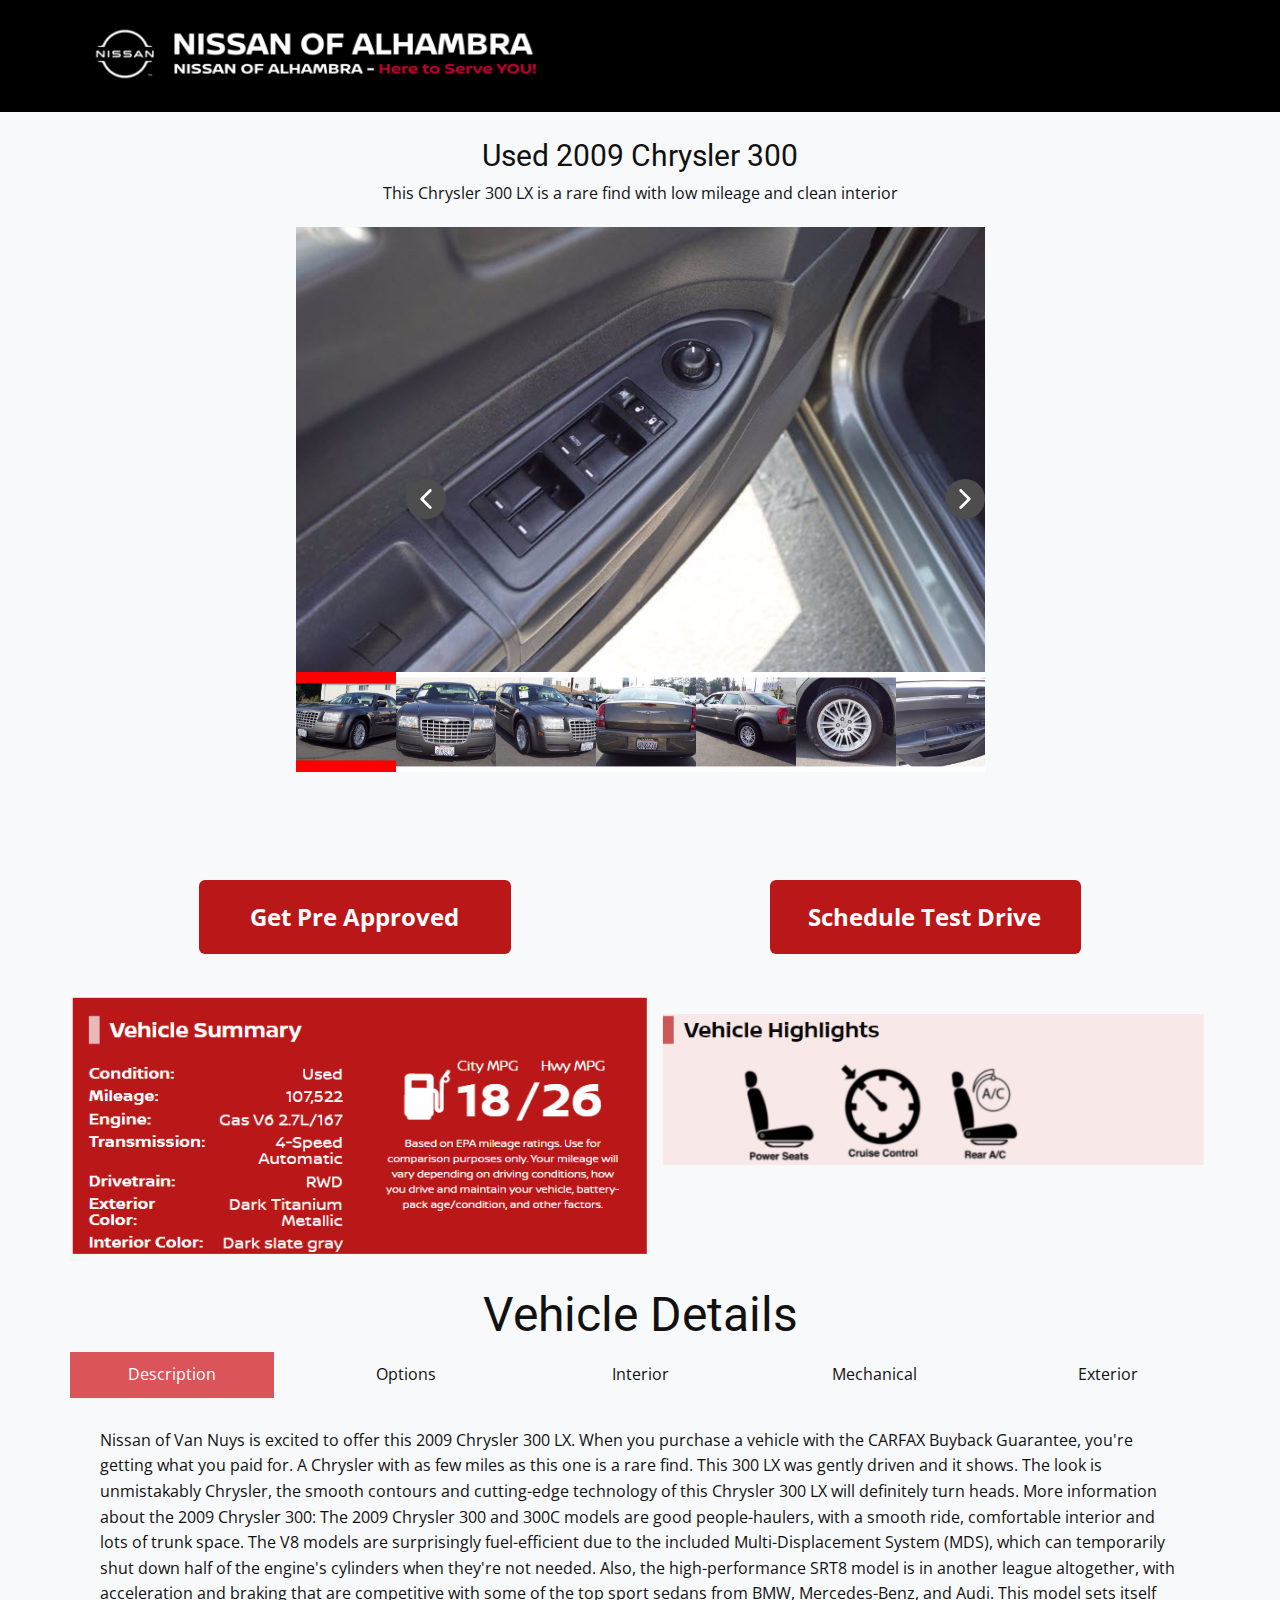
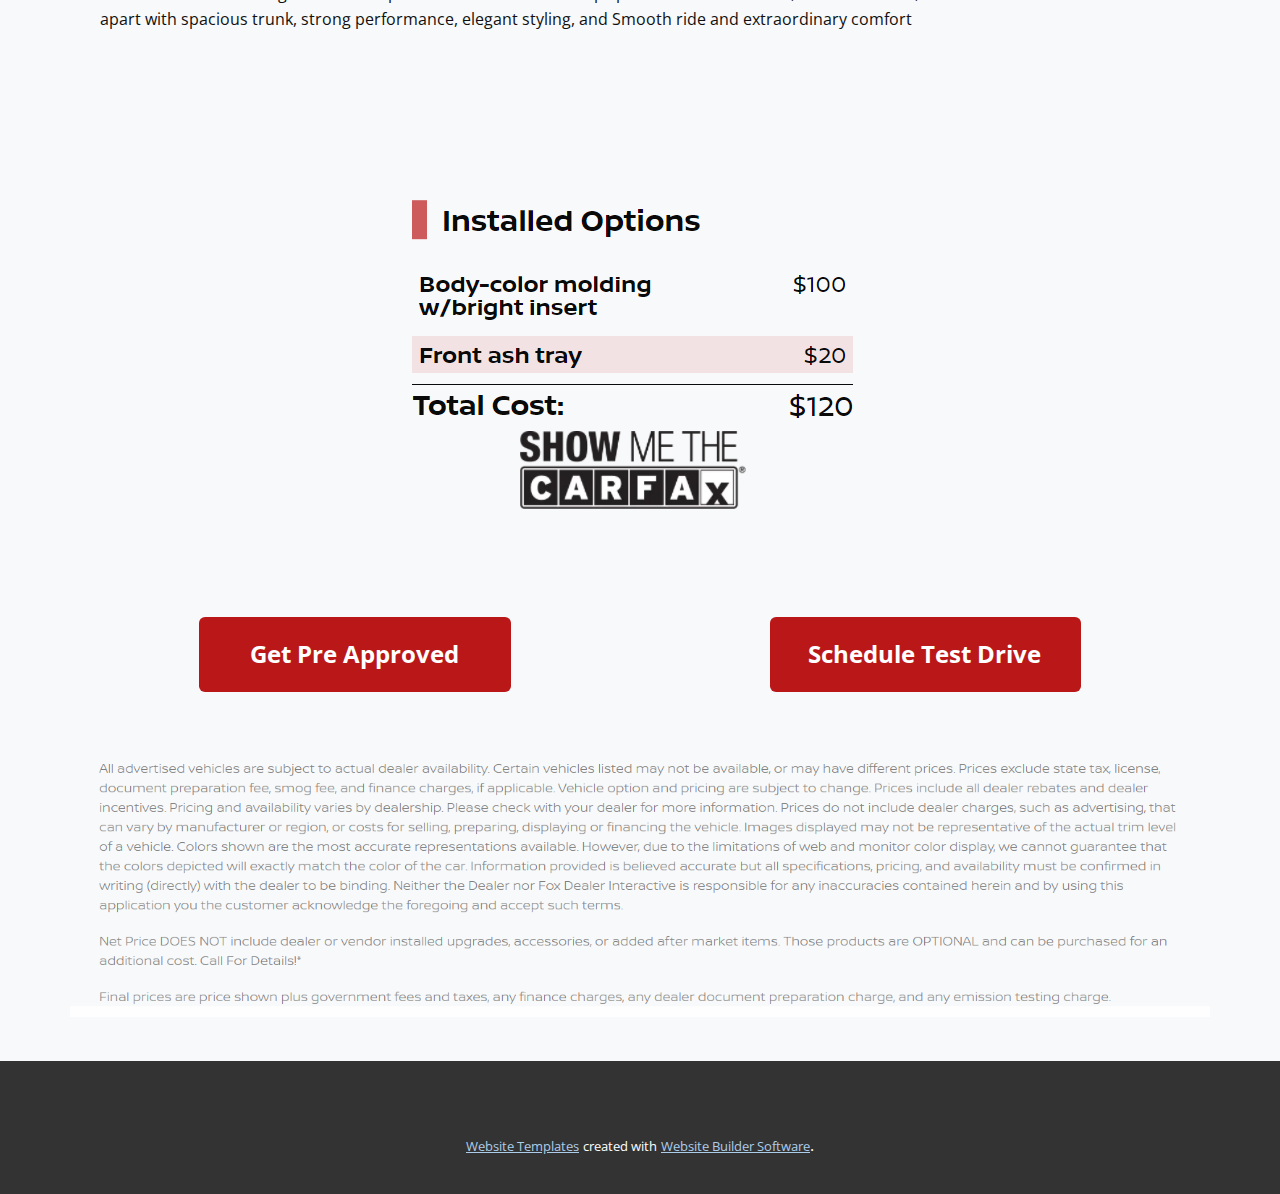
==== 2021-Nissan-Altima.html @ f137a711 "Add files via upload" ====
<!DOCTYPE html>
<html style="font-size: 16px;">
  <head>
    <meta name="viewport" content="width=device-width, initial-scale=1.0">
    <meta charset="utf-8">
    <meta name="keywords" content="Used 2009 Chrysler 300, Vehicle Details">
    <meta name="description" content="">
    <meta name="page_type" content="np-template-header-footer-from-plugin">
    <title>2021 Nissan Altima</title>
    <link rel="stylesheet" href="nicepage.css" media="screen">
<link rel="stylesheet" href="2021-Nissan-Altima.css" media="screen">
    <script class="u-script" type="text/javascript" src="jquery.js" defer=""></script>
    <script class="u-script" type="text/javascript" src="nicepage.js" defer=""></script>
    <meta name="generator" content="Nicepage 3.21.3, nicepage.com">
    <script> (function(h,o,t,j,a,r){
        h.hj=h.hj||function(){(h.hj.q=h.hj.q||[]).push(arguments)};
        h._hjSettings={hjid:2530778,hjsv:6};
        a=o.getElementsByTagName('head')[0];
        r=o.createElement('script');r.async=1;
        r.src=t+h._hjSettings.hjid+j+h._hjSettings.hjsv;
        a.appendChild(r);
    })(window,document,'https://static.hotjar.com/c/hotjar-','.js?sv='); </script>
    
    <link id="u-theme-google-font" rel="stylesheet" href="https://fonts.googleapis.com/css?family=Roboto:100,100i,300,300i,400,400i,500,500i,700,700i,900,900i|Open+Sans:300,300i,400,400i,600,600i,700,700i,800,800i">
    
    
    
    
    
    
    
    
    
    <script type="application/ld+json">{
		"@context": "http://schema.org",
		"@type": "Organization",
		"name": "Site2",
		"logo": "images/NissanofAlhambra_White-1024x134.png"
}</script>
    <meta name="theme-color" content="#478ac9">
    <meta property="og:title" content="2021 Nissan Altima">
    <meta property="og:description" content="">
    <meta property="og:type" content="website">
  </head>
  <body class="u-body"><header class="u-black u-clearfix u-header u-header" id="sec-40da"><div class="u-clearfix u-sheet u-valign-middle-xs u-sheet-1">
        <a href="https://nicepage.com" class="u-align-center-md u-align-center-sm u-align-center-xs u-image u-logo u-image-1" data-image-width="1024" data-image-height="134">
          <img src="images/NissanofAlhambra_White-1024x134.png" class="u-logo-image u-logo-image-1">
        </a>
      </div></header>
    <section class="u-align-center u-clearfix u-custom-color-1 u-section-1" id="sec-cf53">
      <div class="u-clearfix u-sheet u-sheet-1">
        <h3 class="u-text u-text-1">Used 2009 Chrysler 300</h3>
        <p class="u-text u-text-2"> This Chrysler 300 LX is a rare find with low mileage and clean interior</p>
        <div class="pointer-event u-carousel u-expanded-width-xs u-gallery u-layout-thumbnails u-lightbox u-no-transition u-show-text-on-hover u-thumbnails-position-bottom u-gallery-1" id="carousel-e131" data-interval="5000" data-u-ride="carousel">
          <div class="u-carousel-inner u-gallery-inner" role="listbox">
            <div class="u-active u-carousel-item u-gallery-item u-carousel-item-1">
              <div class="u-back-slide" data-image-width="1600" data-image-height="1200">
                <img class="u-back-image u-expanded" src="images/Chyrsler3001.jpg">
              </div>
              <div class="u-align-center-sm u-align-center-xs u-over-slide u-valign-bottom-sm u-valign-bottom-xs u-over-slide-1">
                <h3 class="u-gallery-heading">Sample Title</h3>
                <p class="u-gallery-text">Sample Text</p>
              </div>
            </div>
            <div class="u-carousel-item u-gallery-item u-carousel-item-2">
              <div class="u-back-slide" data-image-width="1600" data-image-height="1200">
                <img class="u-back-image u-expanded" src="images/Chyrsler3003.jpg">
              </div>
              <div class="u-align-center-sm u-align-center-xs u-over-slide u-valign-bottom-sm u-valign-bottom-xs u-over-slide-2">
                <h3 class="u-gallery-heading">Sample Title</h3>
                <p class="u-gallery-text">Sample Text</p>
              </div>
            </div>
            <div class="u-carousel-item u-gallery-item u-carousel-item-3" data-image-width="2836" data-image-height="1875">
              <div class="u-back-slide" data-image-width="1600" data-image-height="1200">
                <img class="u-back-image u-expanded" src="images/Chyrsler3004.jpg">
              </div>
              <div class="u-align-center-sm u-align-center-xs u-over-slide u-valign-bottom-sm u-valign-bottom-xs u-over-slide-3">
                <h3 class="u-gallery-heading">Sample Title</h3>
                <p class="u-gallery-text">Sample Text</p>
              </div>
              <style data-mode="XL" data-visited="true"></style>
              <style data-mode="LG" data-visited="true"></style>
              <style data-mode="MD" data-visited="true"></style>
              <style data-mode="SM" data-visited="true"></style>
              <style data-mode="XS" data-visited="true"></style>
            </div>
            <div class="u-carousel-item u-gallery-item u-carousel-item-4" data-image-width="1600" data-image-height="1200">
              <div class="u-back-slide">
                <img class="u-back-image u-expanded" src="images/Chyrsler3005.jpg">
              </div>
              <div class="u-align-center-sm u-align-center-xs u-over-slide u-valign-bottom-sm u-valign-bottom-xs u-over-slide-4">
                <h3 class="u-gallery-heading"></h3>
                <p class="u-gallery-text"></p>
              </div>
              <style data-mode="XL" data-visited="true"></style>
              <style data-mode="LG" data-visited="true"></style>
              <style data-mode="MD" data-visited="true"></style>
              <style data-mode="SM" data-visited="true"></style>
              <style data-mode="XS" data-visited="true"></style>
            </div>
            <div class="u-carousel-item u-gallery-item u-carousel-item-5" data-image-width="1600" data-image-height="1200">
              <div class="u-back-slide">
                <img class="u-back-image u-expanded" src="images/Chyrsler3006.jpg">
              </div>
              <div class="u-align-center-sm u-align-center-xs u-over-slide u-valign-bottom-sm u-valign-bottom-xs u-over-slide-5">
                <h3 class="u-gallery-heading"></h3>
                <p class="u-gallery-text"></p>
              </div>
              <style data-mode="XL" data-visited="true"></style>
              <style data-mode="LG" data-visited="true"></style>
              <style data-mode="MD" data-visited="true"></style>
              <style data-mode="SM" data-visited="true"></style>
              <style data-mode="XS" data-visited="true"></style>
            </div>
            <div class="u-carousel-item u-gallery-item u-carousel-item-6" data-image-width="1600" data-image-height="1200">
              <div class="u-back-slide">
                <img class="u-back-image u-expanded" src="images/Chyrsler3007.jpg">
              </div>
              <div class="u-align-center-sm u-align-center-xs u-over-slide u-valign-bottom-sm u-valign-bottom-xs u-over-slide-6">
                <h3 class="u-gallery-heading"></h3>
                <p class="u-gallery-text"></p>
              </div>
              <style data-mode="XL" data-visited="true"></style>
              <style data-mode="LG" data-visited="true"></style>
              <style data-mode="MD" data-visited="true"></style>
              <style data-mode="SM" data-visited="true"></style>
              <style data-mode="XS" data-visited="true"></style>
            </div>
            <div class="u-carousel-item u-gallery-item u-carousel-item-7" data-image-width="1920" data-image-height="1440">
              <div class="u-back-slide">
                <img class="u-back-image u-expanded" src="images/Chyrsler3008.jpg">
              </div>
              <div class="u-align-center-sm u-align-center-xs u-over-slide u-valign-bottom-sm u-valign-bottom-xs u-over-slide-7">
                <h3 class="u-gallery-heading"></h3>
                <p class="u-gallery-text"></p>
              </div>
              <style data-mode="XL" data-visited="true"></style>
              <style data-mode="LG" data-visited="true"></style>
              <style data-mode="MD" data-visited="true"></style>
              <style data-mode="SM" data-visited="true"></style>
              <style data-mode="XS" data-visited="true"></style>
            </div>
            <div class="u-carousel-item u-carousel-item-left u-gallery-item u-carousel-item-8" data-image-width="1920" data-image-height="1440">
              <div class="u-back-slide">
                <img class="u-back-image u-expanded" src="images/Chyrsler3009.jpg">
              </div>
              <div class="u-align-center-sm u-align-center-xs u-over-slide u-valign-bottom-sm u-valign-bottom-xs u-over-slide-8">
                <h3 class="u-gallery-heading"></h3>
                <p class="u-gallery-text"></p>
              </div>
              <style data-mode="XL" data-visited="true"></style>
              <style data-mode="LG" data-visited="true"></style>
              <style data-mode="MD" data-visited="true"></style>
              <style data-mode="SM" data-visited="true"></style>
              <style data-mode="XS" data-visited="true"></style>
            </div>
            <div class="u-carousel-item u-carousel-item-left u-carousel-item-next u-gallery-item u-carousel-item-9" data-image-width="1920" data-image-height="1440">
              <div class="u-back-slide">
                <img class="u-back-image u-expanded" src="images/Chyrsler3009.jpg">
              </div>
              <div class="u-align-center-sm u-align-center-xs u-over-slide u-valign-bottom-sm u-valign-bottom-xs u-over-slide-9">
                <h3 class="u-gallery-heading"></h3>
                <p class="u-gallery-text"></p>
              </div>
              <style data-mode="XL" data-visited="true"></style>
              <style data-mode="LG" data-visited="true"></style>
              <style data-mode="MD" data-visited="true"></style>
              <style data-mode="SM" data-visited="true"></style>
              <style data-mode="XS" data-visited="true"></style>
            </div>
            <div class="u-carousel-item u-gallery-item u-carousel-item-10" data-image-width="1920" data-image-height="1440">
              <div class="u-back-slide">
                <img class="u-back-image u-expanded" src="images/Chyrsler30010.jpg">
              </div>
              <div class="u-align-center-sm u-align-center-xs u-over-slide u-valign-bottom-sm u-valign-bottom-xs u-over-slide-10">
                <h3 class="u-gallery-heading"></h3>
                <p class="u-gallery-text"></p>
              </div>
              <style data-mode="XL" data-visited="true"></style>
              <style data-mode="LG" data-visited="true"></style>
              <style data-mode="MD" data-visited="true"></style>
              <style data-mode="SM" data-visited="true"></style>
              <style data-mode="XS" data-visited="true"></style>
            </div>
            <div class="u-carousel-item u-gallery-item u-carousel-item-11" data-image-width="1920" data-image-height="1440">
              <div class="u-back-slide">
                <img class="u-back-image u-expanded" src="images/Chyrsler30011.jpg">
              </div>
              <div class="u-align-center-sm u-align-center-xs u-over-slide u-valign-bottom-sm u-valign-bottom-xs u-over-slide-11">
                <h3 class="u-gallery-heading"></h3>
                <p class="u-gallery-text"></p>
              </div>
              <style data-mode="XL" data-visited="true"></style>
              <style data-mode="LG" data-visited="true"></style>
              <style data-mode="MD" data-visited="true"></style>
              <style data-mode="SM" data-visited="true"></style>
              <style data-mode="XS" data-visited="true"></style>
            </div>
          </div>
          <a class="u-absolute-vcenter u-carousel-control u-carousel-control-prev u-grey-70 u-icon-circle u-opacity u-opacity-70 u-spacing-10 u-text-white u-carousel-control-1" href="#carousel-e131" role="button" data-u-slide="prev">
            <span aria-hidden="true">
              <svg viewBox="0 0 451.847 451.847"><path d="M97.141,225.92c0-8.095,3.091-16.192,9.259-22.366L300.689,9.27c12.359-12.359,32.397-12.359,44.751,0
c12.354,12.354,12.354,32.388,0,44.748L173.525,225.92l171.903,171.909c12.354,12.354,12.354,32.391,0,44.744
c-12.354,12.365-32.386,12.365-44.745,0l-194.29-194.281C100.226,242.115,97.141,234.018,97.141,225.92z"></path></svg>
            </span>
            <span class="sr-only">
              <svg viewBox="0 0 451.847 451.847"><path d="M97.141,225.92c0-8.095,3.091-16.192,9.259-22.366L300.689,9.27c12.359-12.359,32.397-12.359,44.751,0
c12.354,12.354,12.354,32.388,0,44.748L173.525,225.92l171.903,171.909c12.354,12.354,12.354,32.391,0,44.744
c-12.354,12.365-32.386,12.365-44.745,0l-194.29-194.281C100.226,242.115,97.141,234.018,97.141,225.92z"></path></svg>
            </span>
          </a>
          <a class="u-absolute-vcenter u-carousel-control u-carousel-control-next u-grey-70 u-icon-circle u-opacity u-opacity-70 u-spacing-10 u-text-white u-carousel-control-2" href="#carousel-e131" role="button" data-u-slide="next">
            <span aria-hidden="true">
              <svg viewBox="0 0 451.846 451.847"><path d="M345.441,248.292L151.154,442.573c-12.359,12.365-32.397,12.365-44.75,0c-12.354-12.354-12.354-32.391,0-44.744
L278.318,225.92L106.409,54.017c-12.354-12.359-12.354-32.394,0-44.748c12.354-12.359,32.391-12.359,44.75,0l194.287,194.284
c6.177,6.18,9.262,14.271,9.262,22.366C354.708,234.018,351.617,242.115,345.441,248.292z"></path></svg>
            </span>
            <span class="sr-only">
              <svg viewBox="0 0 451.846 451.847"><path d="M345.441,248.292L151.154,442.573c-12.359,12.365-32.397,12.365-44.75,0c-12.354-12.354-12.354-32.391,0-44.744
L278.318,225.92L106.409,54.017c-12.354-12.359-12.354-32.394,0-44.748c12.354-12.359,32.391-12.359,44.75,0l194.287,194.284
c6.177,6.18,9.262,14.271,9.262,22.366C354.708,234.018,351.617,242.115,345.441,248.292z"></path></svg>
            </span>
          </a>
          <ol class="u-carousel-thumbnails u-carousel-thumbnails-1">
            <li class="u-active u-carousel-thumbnail u-carousel-thumbnail-1" data-u-target="#carousel-e131" data-u-slide-to="0">
              <img class="u-carousel-thumbnail-image u-image" src="images/Chyrsler3001.jpg">
            </li>
            <li class="u-carousel-thumbnail u-carousel-thumbnail-2" data-u-target="#carousel-e131" data-u-slide-to="1">
              <img class="u-carousel-thumbnail-image u-image" src="images/Chyrsler3003.jpg">
            </li>
            <li class="u-carousel-thumbnail u-carousel-thumbnail-3" data-u-target="#carousel-e131" data-u-slide-to="2">
              <img class="u-carousel-thumbnail-image u-image" src="images/Chyrsler3004.jpg">
            </li>
            <li class="u-carousel-thumbnail u-carousel-thumbnail-4" data-u-target="#carousel-e131" data-u-slide-to="3">
              <img class="u-carousel-thumbnail-image u-image" src="images/Chyrsler3005.jpg">
            </li>
            <li class="u-carousel-thumbnail u-carousel-thumbnail-5" data-u-target="#carousel-e131" data-u-slide-to="4">
              <img class="u-carousel-thumbnail-image u-image" src="images/Chyrsler3006.jpg">
            </li>
            <li class="u-carousel-thumbnail u-carousel-thumbnail-6" data-u-target="#carousel-e131" data-u-slide-to="5">
              <img class="u-carousel-thumbnail-image u-image" src="images/Chyrsler3007.jpg">
            </li>
            <li class="u-carousel-thumbnail u-carousel-thumbnail-7" data-u-target="#carousel-e131" data-u-slide-to="6">
              <img class="u-carousel-thumbnail-image u-image" src="images/Chyrsler3008.jpg">
            </li>
            <li class="u-carousel-thumbnail u-carousel-thumbnail-8" data-u-target="#carousel-e131" data-u-slide-to="7">
              <img class="u-carousel-thumbnail-image u-image" src="images/Chyrsler3009.jpg">
            </li>
            <li class="u-carousel-thumbnail u-carousel-thumbnail-9" data-u-target="#carousel-e131" data-u-slide-to="8">
              <img class="u-carousel-thumbnail-image u-image" src="images/Chyrsler3009.jpg">
            </li>
            <li class="u-carousel-thumbnail u-carousel-thumbnail-10" data-u-target="#carousel-e131" data-u-slide-to="9">
              <img class="u-carousel-thumbnail-image u-image" src="images/Chyrsler30010.jpg">
            </li>
            <li class="u-carousel-thumbnail u-carousel-thumbnail-11" data-u-target="#carousel-e131" data-u-slide-to="10">
              <img class="u-carousel-thumbnail-image u-image" src="images/Chyrsler30011.jpg">
            </li>
          </ol>
        </div>
      </div>
    </section>
    <section class="buttonrow u-clearfix u-custom-color-1 u-section-2" id="sec-7321">
      <div class="u-clearfix u-sheet u-valign-middle u-sheet-1">
        <div class="u-clearfix u-expanded-width u-layout-wrap u-layout-wrap-1">
          <div class="u-gutter-0 u-layout">
            <div class="u-layout-row">
              <div class="u-container-style u-layout-cell u-size-30 u-layout-cell-1">
                <div class="u-container-layout u-valign-bottom-md u-valign-bottom-sm u-valign-bottom-xs u-container-layout-1">
                  <a href="https://pwrjrko9zqp.typeform.com/to/dTmBDvzm" class="u-border-none u-btn u-btn-round u-button-style u-custom-color-2 u-hover-custom-color-3 u-radius-6 u-btn-1">Get Pre Approved</a>
                </div>
              </div>
              <div class="u-container-style u-layout-cell u-size-30 u-layout-cell-2">
                <div class="u-container-layout u-valign-bottom-xl u-container-layout-2">
                  <a href="https://pwrjrko9zqp.typeform.com/to/F2nIkTD2" class="u-align-center u-border-none u-btn u-btn-round u-button-style u-custom-color-2 u-hover-custom-color-3 u-radius-6 u-btn-2">Schedule Test Drive</a>
                </div>
              </div>
            </div>
          </div>
        </div>
      </div>
    </section>
    <section class="u-clearfix u-custom-color-1 u-section-3" id="sec-d35d">
      <div class="u-clearfix u-sheet u-valign-middle u-sheet-1">
        <img class="u-expanded-width-lg u-expanded-width-sm u-expanded-width-xl u-expanded-width-xs u-image u-image-contain u-image-default u-image-1" src="images/Cardetails.png" alt="" data-image-width="1271" data-image-height="305">
      </div>
    </section>
    <section class="u-align-left u-clearfix u-custom-color-1 u-section-4" id="sec-5099">
      <div class="u-clearfix u-sheet u-valign-middle-sm u-valign-middle-xs u-sheet-1">
        <h1 class="u-text u-text-default u-text-1">Vehicle Details</h1>
        <div class="u-expanded-width-lg u-expanded-width-md u-expanded-width-xl u-tab-links-align-justify u-tabs u-tabs-1">
          <ul class="u-spacing-30 u-tab-list u-unstyled" role="tablist">
            <li class="u-tab-item" role="presentation">
              <a class="active u-active-palette-2-base u-button-style u-tab-link u-tab-link-1" id="link-tab-081f" href="#tab-081f" role="tab" aria-controls="tab-081f" aria-selected="true">Description</a>
            </li>
            <li class="u-tab-item" role="presentation">
              <a class="u-active-palette-2-base u-button-style u-tab-link u-tab-link-2" id="link-tab-4d57" href="#tab-4d57" role="tab" aria-controls="tab-4d57" aria-selected="false">Options</a>
            </li>
            <li class="u-tab-item" role="presentation">
              <a class="u-active-palette-2-base u-button-style u-tab-link u-tab-link-3" id="link-tab-3a42" href="#tab-3a42" role="tab" aria-controls="tab-3a42" aria-selected="false">Interior</a>
            </li>
            <li class="u-tab-item u-tab-item-4" role="presentation">
              <a class="u-active-palette-2-base u-button-style u-tab-link u-tab-link-4" id="tab-d7e7" href="#link-tab-d7e7" role="tab" aria-controls="link-tab-d7e7" aria-selected="false">Mechanical</a>
            </li>
            <li class="u-tab-item u-tab-item-5" role="presentation">
              <a class="u-active-palette-2-base u-button-style u-tab-link u-tab-link-5" id="tab-6219" href="#link-tab-6219" role="tab" aria-controls="link-tab-6219" aria-selected="false">Exterior</a>
            </li>
          </ul>
          <div class="u-tab-content">
            <div class="u-container-style u-tab-active u-tab-pane" id="tab-081f" role="tabpanel" aria-labelledby="link-tab-081f">
              <div class="u-container-layout u-container-layout-1">
                <p class="u-text u-text-default u-text-2"> Nissan of Van Nuys is excited to offer this 2009 Chrysler 300 LX. When you purchase a vehicle with the CARFAX Buyback Guarantee, you're getting what you paid for. A Chrysler with as few miles as this one is a rare find. This 300 LX was gently driven and it shows. The look is unmistakably Chrysler, the smooth contours and cutting-edge technology of this Chrysler 300 LX will definitely turn heads. More information about the 2009 Chrysler 300: The 2009 Chrysler 300 and 300C models are good people-haulers, with a smooth ride, comfortable interior and lots of trunk space. The V8 models are surprisingly fuel-efficient due to the included Multi-Displacement System (MDS), which can temporarily shut down half of the engine's cylinders when they're not needed. Also, the high-performance SRT8 model is in another league altogether, with acceleration and braking that are competitive with some of the top sport sedans from BMW, Mercedes-Benz, and Audi. This model sets itself apart with spacious trunk, strong performance, elegant styling, and Smooth ride and extraordinary comfort</p>
              </div>
            </div>
            <div class="u-container-style u-tab-pane" id="tab-4d57" role="tabpanel" aria-labelledby="link-tab-4d57">
              <div class="u-container-layout u-container-layout-2">
                <p class="u-text u-text-default u-text-3"> 4-speed automatic vlp transmission<br>Dark titanium metallic<br>Body-color molding w/bright insert<br>DARK TITANIUM METALLIC<br>23E CUSTOMER PREFERRED ORDER SELECTION PKG -inc: 2.7L V6 engine 4-speed auto trans<br>FRONT ASH TRAY<br>DARK SLATE GRAY PREMIUM CLOTH FRONT BUCKET SEATS<br>Power Steering<br>Aluminum Wheels<br>Tires - Rear All-Season<br>Power Mirror(s)<br>Variable Speed Intermittent Wipers<br>CD Player<br>Auxiliary Audio Input<br>Bucket Seats<br>Driver Adjustable Lumbar<br>Pass-Through Rear Seat<br>Floor Mats<br>Power Windows<br>Keyless Entry<br>Power Door Locks<br>Engine Immobilizer<br>Rear Defrost<br>Driver Vanity Mirror<br>Driver Illuminated Vanity Mirror<br>Front Reading Lamps<br>Driver Air Bag<br>Passenger Air Bag Sensor<br>Child Safety Locks<br>Emergency Trunk Release<br>23e customer preferred order selection pkg<br>Dark slate gray, premium cloth front bucket seats<br>Front ash tray<br>2.7L DOHC MPI 24-VALVE V6 ENGINE<br>4-SPEED AUTOMATIC VLP TRANSMISSION<br>BODY-COLOR MOLDING W/BRIGHT INSERT<br>Rear Wheel Drive<br>4-Wheel Disc Brakes<br>Tires - Front All-Season<br>Temporary Spare Tire<br>Intermittent Wipers<br>AM/FM Stereo<br>MP3 Player<br>Cloth Seats<br>Power Driver Seat<br>Passenger Adjustable Lumbar<br>Rear Bench Seat<br>Adjustable Steering Wheel<br>Remote Trunk Release<br>Power Door Locks<br>Cruise Control<br>Rear A/C<br>Power Outlet<br>Passenger Vanity Mirror<br>Passenger Illuminated Visor Mirror<br>Rear Reading Lamps<br>Passenger Air Bag<br>Passenger Air Bag Sensor<br>Tire Pressure Monitortext. Click to select the text box. Click again or double click to start editing the text.
                </p>
              </div>
            </div>
            <div class="u-container-style u-tab-pane" id="tab-3a42" role="tabpanel" aria-labelledby="link-tab-3a42">
              <div class="u-container-layout u-container-layout-3">
                <p class="u-text u-text-default u-text-4"> (4) speakers<br>140-MPH speedometer<br>8-way pwr driver seat<br>Air filtering<br>Analog clock<br>Cargo compartment dress-up<br>Driver &amp; front passenger manual lumbar adjust<br>Electroluminescent instrument cluster<br>Front &amp; rear floor mats<br>Front reading/map lamps<br>Full length floor console<br>Illuminated entry<br>Instrument panel<br>Passenger assist handles<br>Pwr accessory delay<br>Pwr windows w/driver one-touch feature<br>Rear reading/courtesy lamps<br>Rear window integrated antenna<br>Speed control<br>Steering wheel<br>Trunk lamp<br>12V aux pwr outlet in center console<br>60/40 split-folding rear seat<br>Air conditioning<br>AM/FM stereo w/CD/MP3 player -inc: aux input jack<br>Bright interior accents<br>Cell phone storage<br>Dual visors w/illuminated vanity mirrors<br>Floor carpet<br>Front door courtesy lamp<br>Front/rear climate control outlets<br>Glove box lamp<br>Illuminated front cupholders<br>Keyless entry<br>Premium Cloth Bucket Seats<br>Pwr trunklid release<br>Rear armrest w/cup holder<br>Rear window defroster<br>Sentry Key theft deterrent system<br>Speed sensitive pwr door locks<br>Tilt/telescoping steering column
                </p>
              </div>
            </div>
            <div class="u-container-style u-tab-pane" id="link-tab-d7e7" role="tabpanel" aria-labelledby="tab-d7e7">
              <div class="u-container-layout u-container-layout-4">
                <p class="u-text u-text-default u-text-5"> 140-amp alternator<br>4-speed automatic VLP transmission<br>4-wheel independent suspension<br>Pwr rack &amp; pinion steering<br>Rear wheel drive<br>2.7L DOHC MPI 24-valve V6 engine<br>4-wheel disc brakes<br>730 CCA maintenance-free battery<br>Rear shock absorbers<br>Tip start ignition
                </p>
              </div>
            </div>
            <div class="u-container-style u-tab-pane" id="link-tab-6219" role="tabpanel" aria-labelledby="tab-6219">
              <div class="u-container-layout u-container-layout-5">
                <p class="u-text u-text-default u-text-6"> 17" x 7.0" aluminum wheels<br>Body-color door handles<br>Compact spare tire<br>Goodyear tires<br>Lower body-side cladding<br>Pwr mirrors<br>Variable intermittent windshield wipers<br>Argent grille w/bright accents<br>Chrome headlamp bezels<br>Front/rear solar control glass<br>Halogen headlamps<br>P215/65R17 all-season BSW tires<br>Solar control glass
                </p>
              </div>
            </div>
          </div>
        </div>
      </div>
    </section>
    <section class="u-clearfix u-custom-color-1 u-section-5" id="sec-62f7">
      <div class="u-clearfix u-sheet u-valign-middle u-sheet-1">
        <img class="u-image u-image-default u-image-1" src="images/CarCarfax.png" alt="" data-image-width="529" data-image-height="394">
      </div>
    </section>
    <section class="buttonrow u-clearfix u-custom-color-1 u-section-6" id="carousel_d908">
      <div class="u-clearfix u-sheet u-valign-middle u-sheet-1">
        <div class="u-clearfix u-expanded-width u-layout-wrap u-layout-wrap-1">
          <div class="u-gutter-0 u-layout">
            <div class="u-layout-row">
              <div class="u-container-style u-layout-cell u-size-30 u-layout-cell-1">
                <div class="u-container-layout u-valign-bottom-md u-valign-bottom-sm u-valign-bottom-xs u-container-layout-1">
                  <a href="https://pwrjrko9zqp.typeform.com/to/dTmBDvzm" class="u-border-none u-btn u-btn-round u-button-style u-custom-color-2 u-hover-custom-color-3 u-radius-6 u-btn-1">Get Pre Approved</a>
                </div>
              </div>
              <div class="u-container-style u-layout-cell u-size-30 u-layout-cell-2">
                <div class="u-container-layout u-valign-bottom-xl u-container-layout-2">
                  <a href="https://pwrjrko9zqp.typeform.com/to/F2nIkTD2" class="u-align-center u-border-none u-btn u-btn-round u-button-style u-custom-color-2 u-hover-custom-color-3 u-radius-6 u-btn-2">Schedule Test Drive</a>
                </div>
              </div>
            </div>
          </div>
        </div>
      </div>
    </section>
    <section class="u-clearfix u-custom-color-1 u-section-7" id="sec-bd1d">
      <div class="u-clearfix u-sheet u-valign-middle-lg u-valign-middle-md u-valign-middle-sm u-valign-middle-xs u-sheet-1">
        <img class="u-expanded-width u-image u-image-contain u-image-default u-image-1" src="images/Policy.png" alt="" data-image-width="1575" data-image-height="375">
      </div>
    </section>
    <section class="floatingbutton u-clearfix u-custom-color-1 u-section-8" id="sec-3baa">
      <div class="u-clearfix u-sheet u-sheet-1">
        <div class="floatingbutton u-clearfix u-custom-html u-custom-html-1">
          <style> .float{
	position:fixed;
	width:100%;
	height:60px;
	bottom:0px;
	background-color: #f8f9fa;
	color:#FFF;
	text-align:center;
	box-shadow: 2px 2px 3px #999;
}
.my-float{
	margin-top:22px;
}
.approval {
  background: #ba1818;
  color: #fff;
  font-size: 12px;
  padding: 8px;
  border: none;
  margin-top: 15px;
  margin-bottom: auto;
		} </style>
          <a href="#" class="float">
            <button class="approval" onclick="window.location.href='https://pwrjrko9zqp.typeform.com/to/dTmBDvzm';">Get Pre Approved</button>
            <button class="approval" onclick="window.location.href='https://pwrjrko9zqp.typeform.com/to/F2nIkTD2';">Schedule Test Drive</button>
          </a>
        </div>
      </div>
    </section>
    
    
    <footer class="u-align-center u-clearfix u-footer u-grey-80 u-footer" id="sec-e7ca"><div class="u-align-left u-clearfix u-sheet u-sheet-1"></div></footer>
    <section class="u-backlink u-clearfix u-grey-80">
      <a class="u-link" href="https://nicepage.com/website-templates" target="_blank">
        <span>Website Templates</span>
      </a>
      <p class="u-text">
        <span>created with</span>
      </p>
      <a class="u-link" href="https://nicepage.com/" target="_blank">
        <span>Website Builder Software</span>
      </a>. 
    </section>
  </body>
</html>
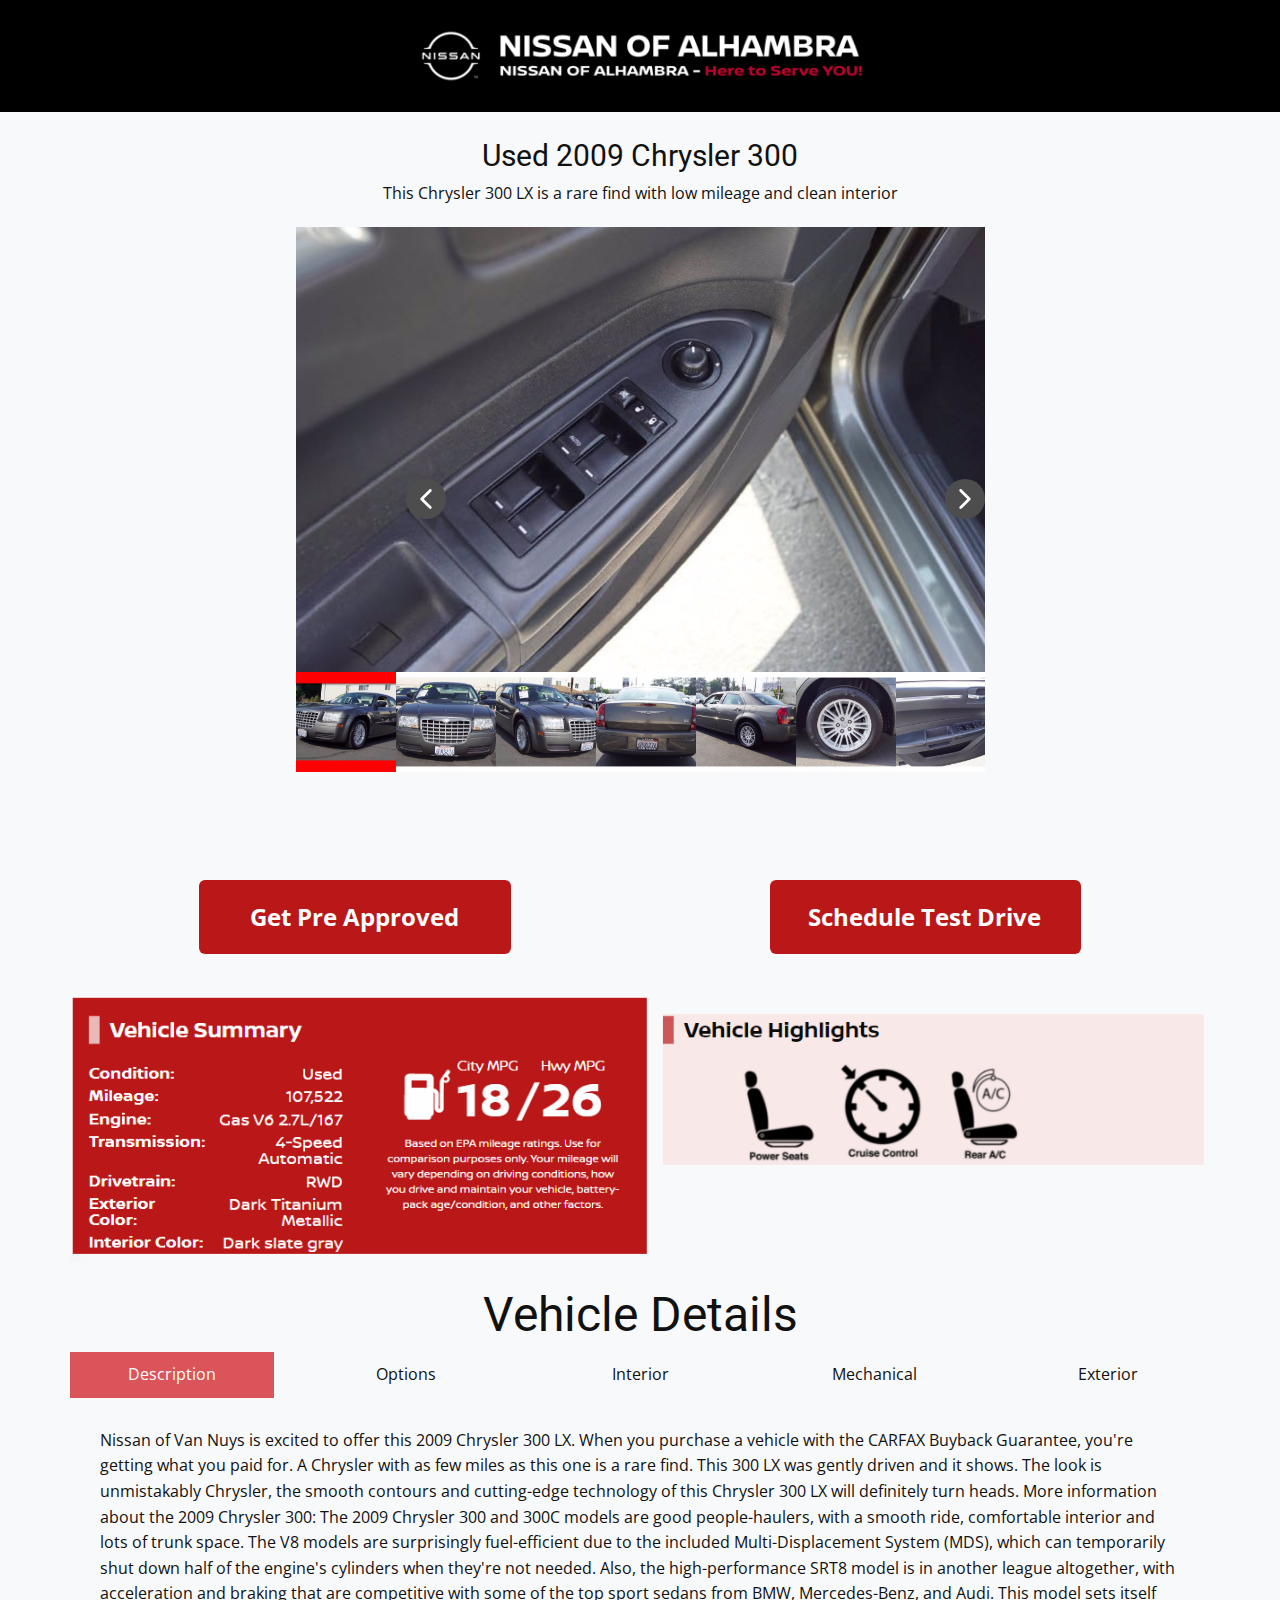
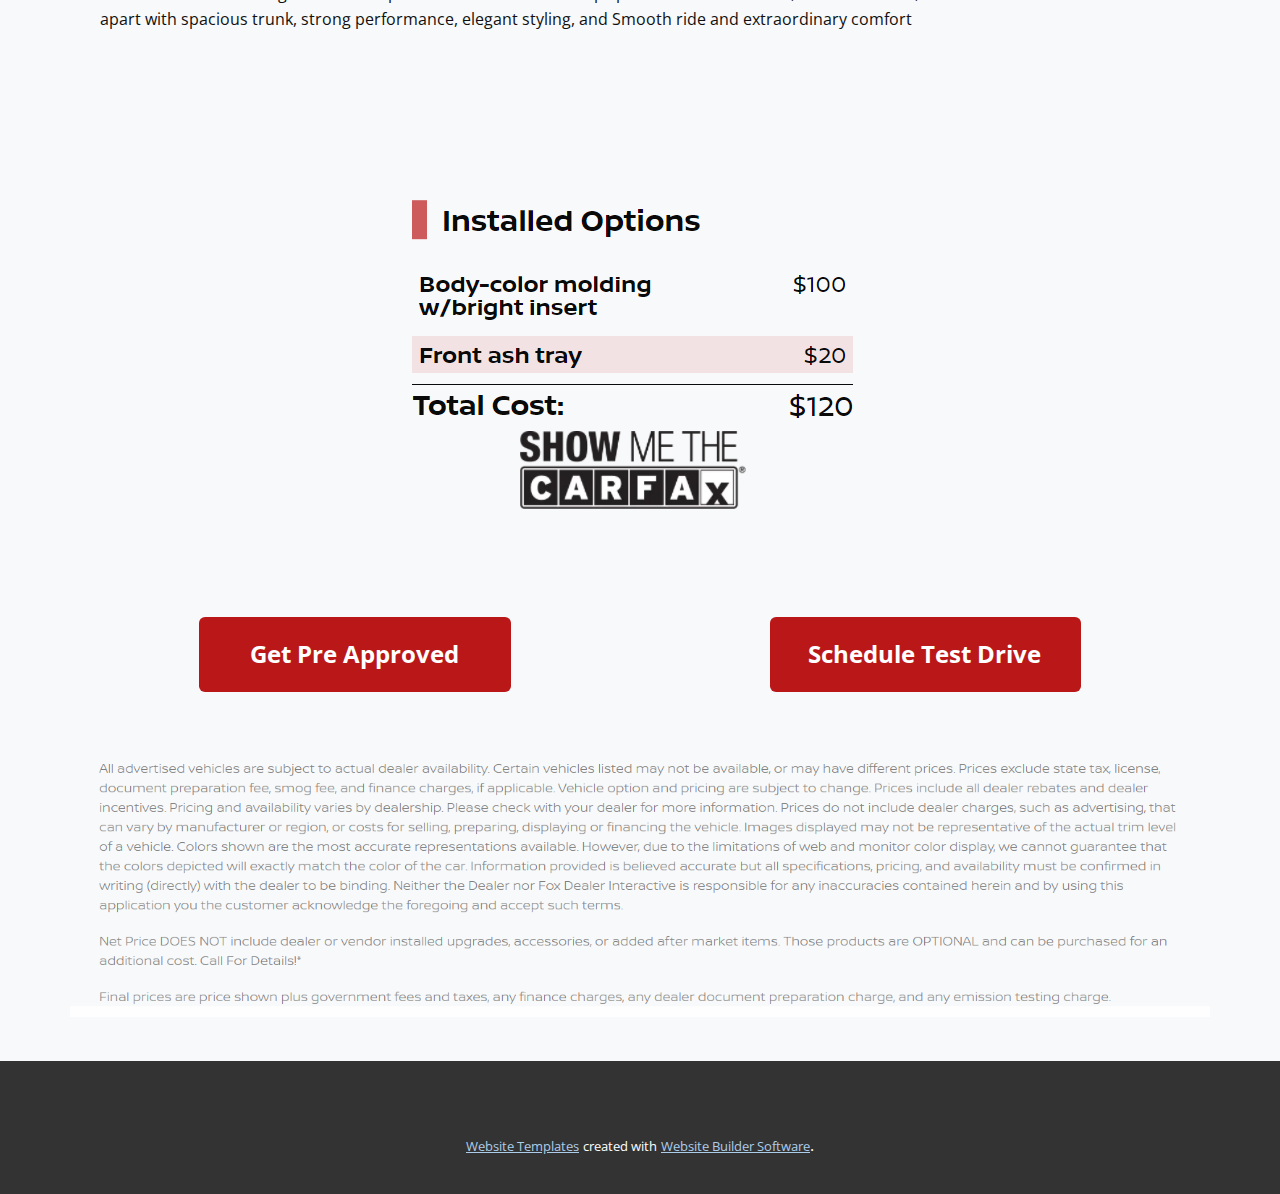
==== commit 146c7fb7: "Add files via upload" ====
--- a/2021-Nissan-Altima.html
+++ b/2021-Nissan-Altima.html
@@ -42,8 +42,8 @@
     <meta property="og:description" content="">
     <meta property="og:type" content="website">
   </head>
-  <body class="u-body"><header class="u-black u-clearfix u-header u-header" id="sec-40da"><div class="u-clearfix u-sheet u-valign-middle-xs u-sheet-1">
-        <a href="https://nicepage.com" class="u-align-center-md u-align-center-sm u-align-center-xs u-image u-logo u-image-1" data-image-width="1024" data-image-height="134">
+  <body class="u-body"><header class="u-black u-clearfix u-header u-header" id="sec-40da"><div class="u-clearfix u-sheet u-valign-middle u-sheet-1">
+        <a href="https://nicepage.com" class="u-align-center-md u-align-center-sm u-align-center-xs u-image u-logo u-image-1" data-image-width="1024" data-image-height="134" title="NOA">
           <img src="images/NissanofAlhambra_White-1024x134.png" class="u-logo-image u-logo-image-1">
         </a>
       </div></header>
--- a/nicepage.css
+++ b/nicepage.css
@@ -34586,13 +34586,13 @@
 }
 
 .u-header .u-sheet-1 {
-  min-height: 80px;
+  min-height: 112px;
 }
 
 .u-header .u-image-1 {
   width: 489px;
   height: 64px;
-  margin: 22px auto 26px 0;
+  margin: 24px auto;
 }
 
 .u-header .u-logo-image-1 {
@@ -34600,19 +34600,19 @@
   height: 100%;
 }
 
-@media (max-width: 991px) {
-  .u-header .u-image-1 {
-    margin-left: auto;
-  }
-}
+
 
 @media (max-width: 575px) {
   .u-header .u-sheet-1 {
-    min-height: 84px;
+    min-height: 86px;
   }
 
   .u-header .u-image-1 {
-    margin-bottom: 22px;
+    width: 340px;
+    height: 44px;
+    margin-top: 21px;
+    margin-bottom: 21px;
+    margin-right: 0;
   }
 }
 .u-footer {
